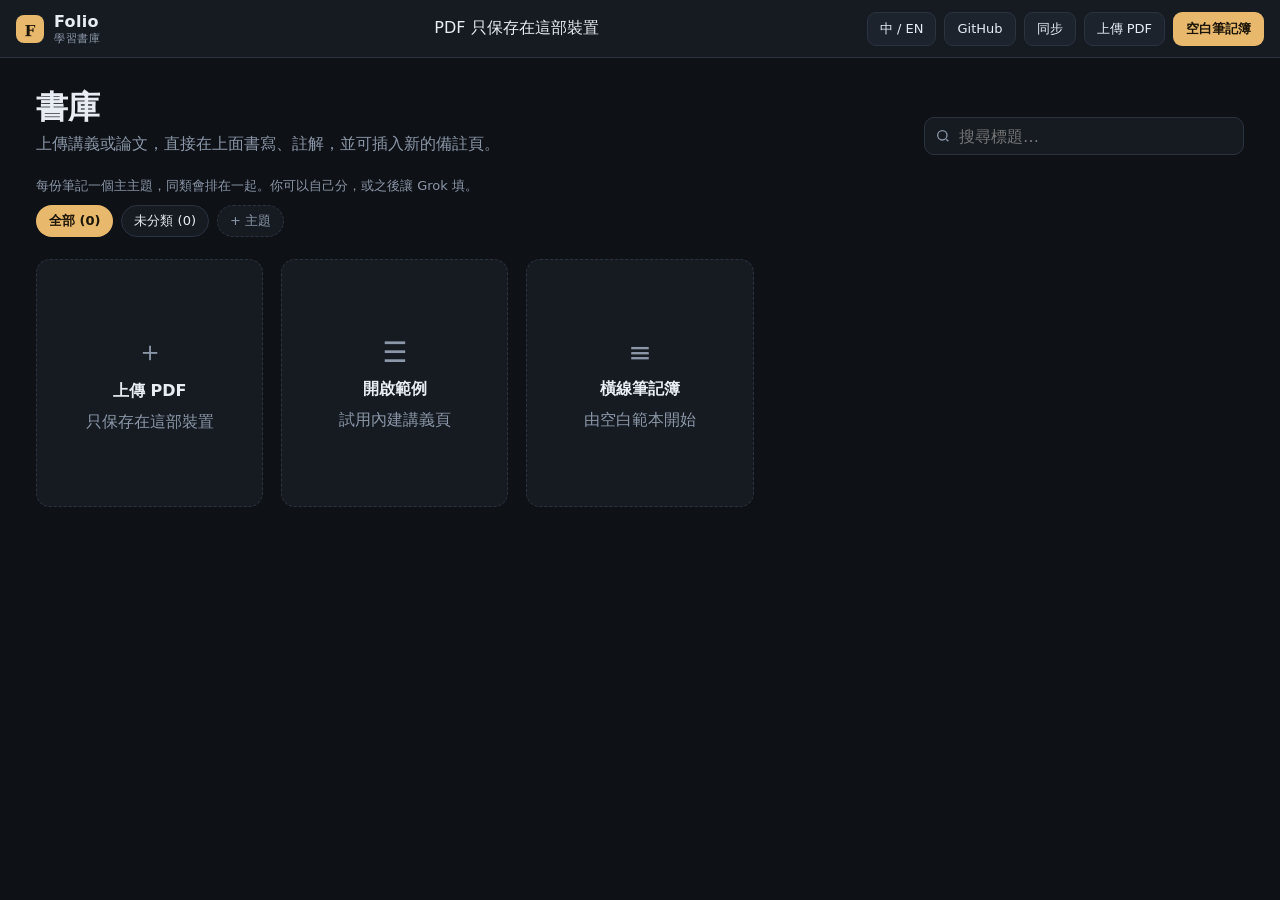
==== index.html @ 8222c0e9 "Initial upload of folio from zip (2026-09-28)" ====
<!DOCTYPE html>
<html lang="zh-Hant">
<head>
  <meta charset="UTF-8" />
  <meta name="viewport" content="width=device-width, initial-scale=1.0" />
  <meta name="theme-color" content="#161b22" />
  <title>Folio</title>
  <link rel="manifest" href="manifest.json" />
  <link rel="icon" href="icons/icon-32.png" />
  <link rel="apple-touch-icon" href="icons/icon-180.png" />
  <link rel="stylesheet" href="styles.css" />
</head>
<body>
  <div class="app">
    <header class="topbar">
      <div class="brand" id="brandHome" role="button" tabindex="0" title="Library / 書庫">
        <img class="brand-mark" src="icons/icon-192.png" alt="" />
        <div>
          Folio
          <small id="brandSub">Study library</small>
        </div>
      </div>
      <div class="doc-title" id="docTitle"></div>
      <div class="top-actions" id="libraryActions">
        <button class="btn" id="btnLang" title="Language">中 / EN</button>
        <button class="btn" id="btnGithub" data-i18n="github">GitHub</button>
        <button class="btn" id="btnSync" data-i18n="sync">Sync</button>
        <button class="btn" id="btnImport" data-i18n="upload">Upload PDF</button>
        <button class="btn primary" id="btnNewNotes" data-i18n="blank">Blank notebook</button>
      </div>
      <div class="top-actions hidden" id="readerActions">
        <button class="btn primary" id="btnAddPage" data-i18n="addPage">+ Page</button>
        <button class="btn danger" id="btnDeletePage" data-i18n="deletePage">Delete page</button>
        <button class="btn" id="btnSave" data-i18n="save">Save</button>
        <button class="btn" id="btnExport" data-i18n="download">Download PDF</button>
      </div>
    </header>

    <main class="library" id="libraryView">
      <div class="library-head">
        <div>
          <h1 data-i18n="library">Library</h1>
          <p data-i18n="libraryHint">Upload lecture slides or papers. Annotate them. Add extra pages for your own remarks.</p>
        </div>
        <input class="search" id="search" data-i18n-placeholder="search" placeholder="Search titles…" />
      </div>
      <div class="topic-bar" id="topicBar"></div>
      <div id="libraryBody"></div>
    </main>

    <section class="reader hidden" id="readerView">
      <aside class="tools" id="tools">
        <button class="icon-btn active" data-tool="pen" data-i18n-title="pen" title="Pen">
          <svg width="18" height="18" viewBox="0 0 24 24" fill="none" stroke="currentColor" stroke-width="2"><path d="M12 19l7-7 3 3-7 7-3-3z"/><path d="M18 13l-1.5-7.5L2 2l3.5 14.5L13 18l5-5z"/><path d="M2 2l7.586 7.586"/></svg>
        </button>
        <button class="icon-btn" data-tool="highlighter" data-i18n-title="highlighter" title="Highlighter">
          <svg width="18" height="18" viewBox="0 0 24 24" fill="none" stroke="currentColor" stroke-width="2"><path d="M9 11l-6 6v3h3l6-6"/><path d="M16 4l4 4-9 9H7v-4l9-9z"/></svg>
        </button>
        <button class="icon-btn" data-tool="text" data-i18n-title="text" title="Text on page">
          <svg width="18" height="18" viewBox="0 0 24 24" fill="none" stroke="currentColor" stroke-width="2"><path d="M4 7V4h16v3"/><path d="M12 4v16"/><path d="M8 20h8"/></svg>
        </button>
        <button class="icon-btn" data-tool="comment" data-i18n-title="comment" title="Sticky comment">
          <svg width="18" height="18" viewBox="0 0 24 24" fill="none" stroke="currentColor" stroke-width="2"><path d="M21 15a2 2 0 0 1-2 2H7l-4 4V5a2 2 0 0 1 2-2h14a2 2 0 0 1 2 2z"/></svg>
        </button>
        <button class="icon-btn" data-tool="eraser" data-i18n-title="eraser" title="Eraser">
          <svg width="18" height="18" viewBox="0 0 24 24" fill="none" stroke="currentColor" stroke-width="2"><path d="M3 16l9-9 6 6-9 9H3v-6z"/><path d="M16 7l3 3"/></svg>
        </button>
        <button class="icon-btn" data-tool="image" id="btnImageTool" data-i18n-title="image" title="Photo">
          <svg width="18" height="18" viewBox="0 0 24 24" fill="none" stroke="currentColor" stroke-width="2"><rect x="3" y="5" width="18" height="14" rx="2"/><circle cx="8.5" cy="10.5" r="1.5"/><path d="M21 16l-5-5-8 8"/></svg>
        </button>
        <div class="sep"></div>
        <button class="color-dot active" data-color="#1a1d24" style="background:#1a1d24" title="Ink"></button>
        <button class="color-dot" data-color="#c0392b" style="background:#c0392b" title="Red"></button>
        <button class="color-dot" data-color="#1e6f5c" style="background:#1e6f5c" title="Green"></button>
        <button class="color-dot" data-color="#1d4e89" style="background:#1d4e89" title="Blue"></button>
        <button class="color-dot" data-color="#f1c40f" style="background:#f1c40f" title="Yellow"></button>
        <div class="sep"></div>
        <button class="icon-btn" id="btnUndo" data-i18n-title="undo" title="Undo">
          <svg width="18" height="18" viewBox="0 0 24 24" fill="none" stroke="currentColor" stroke-width="2"><path d="M9 14l-4-4 4-4"/><path d="M5 10h11a4 4 0 0 1 0 8h-1"/></svg>
        </button>
      </aside>

      <div class="stage-wrap">
        <div class="stage-bar">
          <button class="icon-btn" id="zoomOut">−</button>
          <span id="zoomLabel">110%</span>
          <button class="icon-btn" id="zoomIn">+</button>
          <span class="dot">·</span>
          <button class="icon-btn" id="prevPage">‹</button>
          <span id="pageLabel">1 / 1</span>
          <button class="icon-btn" id="nextPage">›</button>
        </div>
        <div class="stage" id="stage">
          <div class="pages" id="pages"></div>
        </div>
      </div>

      <aside class="sidebar" id="sidebar">
        <div class="sidebar-resizer" id="sidebarResizer" title="Drag to resize"></div>
        <h2 data-i18n="pageMemos">Page memos</h2>
        <div class="remarks" id="pageMemos"></div>
        <h2 data-i18n="remarks">Remarks</h2>
        <div class="remarks" id="remarks"></div>
        <div class="remark-add">
          <textarea id="newRemark" data-i18n-placeholder="remarkPh" placeholder="Write a remark…"></textarea>
          <button class="btn primary wide" id="btnAddRemark" data-i18n="addRemark">Add remark</button>
        </div>
      </aside>
    </section>
  </div>

  <input class="file-input" id="fileInput" type="file" accept="application/pdf" multiple />
  <input class="file-input" id="imageInput" type="file" accept="image/*" />
  <div class="toast" id="toast"></div>

  <div class="modal-bg hidden" id="pageModal">
    <div class="modal">
      <h3 data-i18n="addPageTitle">Add a page after the current one</h3>
      <p class="modal-hint" data-i18n="addPageHint">Choose how you want to write on the new page.</p>
      <button class="choice" id="choicePdf">
        <strong data-i18n="choicePdf">PDF remark page</strong>
        <span data-i18n="choicePdfHint">Lined paper. Draw with the pen or drop photos.</span>
      </button>
      <button class="choice" id="choiceWord">
        <strong data-i18n="choiceWord">Word page</strong>
        <span data-i18n="choiceWordHint">Type directly, like Microsoft Word.</span>
      </button>
      <button class="btn wide" id="pageModalClose" data-i18n="cancel">Cancel</button>
    </div>
  </div>

  <div class="modal-bg hidden" id="ghModal">
    <div class="modal">
      <h3 data-i18n="ghTitle">GitHub library</h3>
      <p class="modal-hint" data-i18n="ghHint">Grok puts PDFs in this repo. This device pulls them into Folio.</p>
      <label class="field"><span>owner/repo</span><input id="ghRepo" placeholder="yourname/folio-library" /></label>
      <label class="field"><span>branch</span><input id="ghBranch" placeholder="main" /></label>
      <label class="field"><span data-i18n="ghToken">token (only if the repo is private)</span><input id="ghToken" type="password" placeholder="ghp_…" /></label>
      <button class="btn primary wide" id="ghSave" data-i18n="save">Save</button>
      <button class="btn wide" id="ghClose" data-i18n="cancel">Cancel</button>
    </div>
  </div>

  <script src="vendor/pdf.min.js"></script>
  <script src="vendor/pdf-lib.min.js"></script>
  <script src="app.js"></script>
</body>
</html>
---- styles.css ----
:root {
  --bg: #0e1116;
  --bg-elev: #161b22;
  --bg-soft: #1c232d;
  --line: #2a3340;
  --text: #e8edf4;
  --muted: #8b97a8;
  --faint: #5c6b7e;
  --accent: #e8b86d;
  --accent-dim: #c4923a;
  --accent-soft: rgba(232, 184, 109, 0.14);
  --good: #6fbf9a;
  --danger: #e07a6a;
  --paper: #f4efe6;
  --shadow: 0 18px 50px rgba(0, 0, 0, 0.38);
  --radius: 14px;
  --sidebar: 280px;
  --topbar: 58px;
}

* { box-sizing: border-box; margin: 0; padding: 0; }
html, body { height: 100%; }
body {
  font-family: "Segoe UI", "Noto Sans TC", "PingFang TC", "Microsoft JhengHei", system-ui, sans-serif;
  background: var(--bg);
  color: var(--text);
  overflow: hidden;
}

button, input, textarea, select { font: inherit; color: inherit; }
button { cursor: pointer; border: 0; background: none; }
img { max-width: 100%; display: block; }

.app { height: 100%; display: flex; flex-direction: column; }

.topbar {
  height: var(--topbar);
  display: flex;
  align-items: center;
  gap: 12px;
  padding: 0 16px;
  border-bottom: 1px solid var(--line);
  background: var(--bg-elev);
  flex-shrink: 0;
}
.brand {
  display: flex;
  align-items: center;
  gap: 10px;
  font-weight: 700;
  letter-spacing: 0.02em;
  min-width: 150px;
  cursor: pointer;
}
.brand-mark {
  width: 28px; height: 28px;
  border-radius: 8px;
}
.brand small {
  display: block;
  font-weight: 500;
  color: var(--muted);
  font-size: 11px;
  letter-spacing: 0.06em;
  text-transform: uppercase;
}
.doc-title {
  flex: 1;
  text-align: center;
  font-size: 16px;
  white-space: nowrap;
  overflow: hidden;
  text-overflow: ellipsis;
}
.top-actions { display: flex; gap: 8px; align-items: center; }

.btn {
  display: inline-flex; align-items: center; justify-content: center; gap: 7px;
  height: 34px; padding: 0 12px;
  border-radius: 9px;
  background: var(--bg-soft);
  border: 1px solid var(--line);
  color: var(--text);
  font-size: 13px;
  transition: 0.15s ease;
}
.btn:hover { border-color: #3d4b5c; background: #222b36; }
.btn.primary {
  background: var(--accent);
  border-color: transparent;
  color: #1a1408;
  font-weight: 650;
}
.btn.primary:hover { filter: brightness(1.06); }
.btn.danger:hover { color: var(--danger); border-color: #6a3a34; }
.btn.wide { width: 100%; margin-top: 8px; }
.btn:disabled { opacity: 0.45; cursor: not-allowed; }
.icon-btn {
  width: 34px; height: 34px; padding: 0;
  display: grid; place-items: center;
  border-radius: 9px;
  color: var(--muted);
}
.icon-btn:hover { background: var(--bg-soft); color: var(--text); }
.icon-btn.active {
  background: var(--accent-soft);
  color: var(--accent);
  outline: 1px solid rgba(232,184,109,0.35);
}

.library {
  flex: 1;
  overflow: auto;
  padding: 28px 36px 60px;
}
.library-head {
  display: flex; align-items: flex-end; justify-content: space-between;
  gap: 16px; margin-bottom: 22px;
}
.library-head h1 { font-size: 32px; font-weight: 650; }
.library-head p { color: var(--muted); margin-top: 4px; max-width: 520px; }
.search {
  height: 38px; width: min(320px, 40vw);
  padding: 0 12px 0 34px;
  border-radius: 10px;
  border: 1px solid var(--line);
  background: var(--bg-elev) url("data:image/svg+xml,%3Csvg xmlns='http://www.w3.org/2000/svg' width='16' height='16' fill='none' stroke='%238b97a8' stroke-width='2' viewBox='0 0 24 24'%3E%3Ccircle cx='11' cy='11' r='7'/%3E%3Cpath d='M20 20l-3-3'/%3E%3C/svg%3E") 10px 50% no-repeat;
  color: var(--text);
  outline: none;
}
.search:focus { border-color: var(--accent-dim); }

.topic-hint {
  color: var(--muted);
  font-size: 13px;
  margin: 0 0 10px;
  max-width: 720px;
}
.chips {
  display: flex; flex-wrap: wrap; gap: 8px;
  margin-bottom: 22px;
}
.chip {
  height: 32px; padding: 0 12px;
  border-radius: 999px;
  border: 1px solid var(--line);
  background: var(--bg-elev);
  color: var(--text);
  font-size: 13px;
}
.chip:hover { border-color: var(--accent-dim); }
.chip.active {
  background: var(--accent);
  color: #1a1408;
  border-color: transparent;
  font-weight: 650;
}
.chip.add { border-style: dashed; color: var(--muted); }
.chip.drop-aim, .topic-section.drop-aim {
  outline: 2px dashed var(--accent);
  outline-offset: 3px;
  background: var(--accent-soft);
}
.topic-section { margin-bottom: 28px; }
.topic-section h2 {
  font-size: 16px;
  font-weight: 650;
  margin: 0 0 12px;
  display: flex; align-items: baseline; gap: 8px;
}
.topic-section h2 small { color: var(--muted); font-weight: 500; font-size: 12px; }
.topic-pill {
  display: inline-block;
  margin-bottom: 6px;
  padding: 2px 8px;
  border-radius: 999px;
  border: 1px solid var(--line);
  background: var(--bg);
  color: var(--accent);
  font-size: 11px;
  max-width: 100%;
  overflow: hidden;
  text-overflow: ellipsis;
  white-space: nowrap;
}
.topic-pill:hover { border-color: var(--accent-dim); }
.tools-row { margin-bottom: 28px; }

.grid {
  display: grid;
  grid-template-columns: repeat(auto-fill, minmax(210px, 1fr));
  gap: 18px;
}
.card, .upload-card, .hint-card {
  background: var(--bg-elev);
  border: 1px solid var(--line);
  border-radius: var(--radius);
  overflow: hidden;
  transition: 0.18s ease;
}
.card:hover { transform: translateY(-2px); border-color: #3d4b5c; box-shadow: var(--shadow); }
.thumb {
  height: 160px;
  background: #0a0c10;
  display: grid; place-items: center;
  overflow: hidden;
  cursor: pointer;
}
.thumb img { width: 100%; height: 100%; object-fit: cover; object-position: top; }
.thumb .placeholder {
  color: var(--faint);
  font-size: 42px;
}
.card-body { padding: 12px 14px 14px; }
.card-body h3 {
  font-size: 14px; font-weight: 650;
  white-space: nowrap; overflow: hidden; text-overflow: ellipsis;
}
.card-meta { color: var(--muted); font-size: 12px; margin-top: 4px; display: flex; justify-content: space-between; gap: 8px; }
.card-actions { display: flex; gap: 6px; margin-top: 10px; }
.card-actions .btn { height: 30px; font-size: 12px; flex: 1; }

.upload-card, .hint-card {
  min-height: 248px;
  display: flex; flex-direction: column; align-items: center; justify-content: center;
  gap: 10px; cursor: pointer;
  border-style: dashed;
  color: var(--muted);
  text-align: center;
  padding: 16px;
}
.upload-card:hover, .hint-card:hover {
  border-color: var(--accent-dim); color: var(--accent); background: var(--accent-soft);
}
.upload-card strong, .hint-card strong { color: var(--text); font-weight: 650; }

.empty { grid-column: 1 / -1; text-align: center; color: var(--muted); padding: 40px 0; }

.reader { flex: 1; display: flex; min-height: 0; }
.tools {
  width: 64px;
  border-right: 1px solid var(--line);
  background: var(--bg-elev);
  display: flex; flex-direction: column; align-items: center;
  padding: 10px 8px; gap: 6px;
  flex-shrink: 0;
}
.tools .sep { width: 28px; height: 1px; background: var(--line); margin: 6px 0; }
.color-dot {
  width: 22px; height: 22px; border-radius: 50%;
  border: 2px solid transparent;
  outline: 1px solid var(--line);
}
.color-dot.active { outline: 2px solid var(--accent); }

.stage-wrap {
  flex: 1; min-width: 0;
  display: flex; flex-direction: column;
  background:
    radial-gradient(1200px 500px at 50% -10%, rgba(232,184,109,0.06), transparent 50%),
    #0b0d11;
}
.stage-bar {
  height: 42px;
  display: flex; align-items: center; justify-content: center;
  gap: 10px;
  border-bottom: 1px solid var(--line);
  background: rgba(22,27,34,0.85);
  font-size: 13px; color: var(--muted);
}
.stage-bar .dot { opacity: 0.4; }
.stage { flex: 1; overflow: auto; padding: 28px 0 80px; }
.pages { display: flex; flex-direction: column; align-items: center; gap: 22px; }
.page-wrap {
  position: relative;
  box-shadow: 0 12px 40px rgba(0,0,0,0.45);
  background: var(--paper);
}
.page-wrap canvas.page { display: block; }
.page-wrap canvas.overlay {
  position: absolute; inset: 0;
  width: 100%; height: 100%;
  cursor: crosshair;
}
.page-label {
  position: absolute; left: 8px; bottom: 6px;
  font-size: 11px; color: #6b6256;
  pointer-events: none;
}
.page-wrap.note-page { outline: 2px dashed rgba(196,146,58,0.45); outline-offset: 3px; }

.sidebar {
  width: var(--sidebar);
  min-width: 160px;
  max-width: 70vw;
  border-left: 1px solid var(--line);
  background: var(--bg-elev);
  display: flex; flex-direction: column;
  flex-shrink: 0;
  position: relative;
}
.sidebar-resizer {
  position: absolute;
  left: -4px; top: 0; bottom: 0;
  width: 8px;
  cursor: ew-resize;
  z-index: 8;
}
.sidebar-resizer:hover,
.sidebar-resizer.dragging {
  background: var(--accent);
}
.sidebar h2 {
  font-size: 12px; letter-spacing: 0.08em; text-transform: uppercase;
  color: var(--muted); padding: 14px 14px 8px; font-weight: 650;
}
.remarks {
  flex: 1; overflow: auto; padding: 0 12px 12px;
  display: flex; flex-direction: column; gap: 8px;
}
.remark {
  background: var(--bg-soft);
  border: 1px solid var(--line);
  border-radius: 10px;
  padding: 10px;
}
.remark .meta { font-size: 11px; color: var(--faint); margin-bottom: 6px; display: flex; justify-content: space-between; }
.remark textarea {
  width: 100%; min-height: 64px; resize: vertical;
  background: transparent; border: 0; outline: none;
  color: var(--text); line-height: 1.45;
}
.remark-add { margin: 0 12px 14px; }
.remark-add textarea {
  width: 100%; min-height: 72px;
  background: var(--bg);
  border: 1px solid var(--line);
  border-radius: 10px;
  padding: 10px;
  outline: none; resize: vertical;
}
.remark-add textarea:focus { border-color: var(--accent-dim); }
.field { display: block; margin: 0 0 10px; }
.field span { display: block; font-size: 12px; color: var(--muted); margin-bottom: 4px; }
.field input {
  width: 100%; height: 36px; padding: 0 10px;
  border-radius: 8px; border: 1px solid var(--line);
  background: var(--bg); color: var(--text); outline: none;
}
.field input:focus { border-color: var(--accent-dim); }

.text-pop {
  position: absolute;
  z-index: 20;
  background: #fff8ea;
  color: #1a1408;
  border: 1px solid #e0c48a;
  border-radius: 8px;
  padding: 6px 8px;
  min-width: 160px;
  box-shadow: var(--shadow);
}
.text-pop textarea {
  width: 220px; min-height: 56px;
  border: 0; outline: none; background: transparent;
  color: #1a1408; resize: vertical;
}

.toast {
  position: fixed; bottom: 18px; left: 50%;
  transform: translateX(-50%) translateY(20px);
  background: #222b36; color: var(--text);
  border: 1px solid var(--line);
  padding: 10px 14px; border-radius: 10px;
  opacity: 0; pointer-events: none;
  transition: 0.25s ease; z-index: 50;
}
.toast.show { opacity: 1; transform: translateX(-50%) translateY(0); }

.hidden { display: none !important; }
.file-input { display: none; }

.modal-bg {
  position: fixed; inset: 0;
  background: rgba(0,0,0,0.55);
  display: grid; place-items: center;
  z-index: 80;
}
.modal {
  width: min(440px, calc(100vw - 32px));
  background: var(--bg-elev);
  border: 1px solid var(--line);
  border-radius: 16px;
  padding: 20px;
  box-shadow: var(--shadow);
}
.modal h3 { font-size: 18px; margin-bottom: 6px; }
.modal-hint { color: var(--muted); font-size: 13px; margin-bottom: 14px; }
.choice {
  display: block; width: 100%;
  text-align: left;
  background: var(--bg-soft);
  border: 1px solid var(--line);
  border-radius: 12px;
  padding: 12px 14px;
  margin-bottom: 10px;
}
.choice:hover { border-color: var(--accent-dim); background: var(--accent-soft); }
.choice strong { display: block; margin-bottom: 4px; }
.choice span { color: var(--muted); font-size: 13px; }

.word-page { background: #fff; }
.word-sheet {
  width: 100%; height: 100%;
  background: #fff;
  color: #1a1d24;
  display: flex; flex-direction: column;
}
.word-head {
  padding: 10px 18px 8px;
  font-size: 12px;
  color: #8a7a5a;
  border-bottom: 1px solid #eadfcb;
  background: #fbf6ec;
  display: flex;
  align-items: center;
  justify-content: space-between;
  gap: 8px;
}
.word-head .btn { height: 26px; font-size: 12px; padding: 0 8px; }
.word-editor {
  flex: 1;
  padding: 22px 28px 40px;
  outline: none;
  font-size: 16px;
  line-height: 1.7;
  overflow: auto;
  font-family: "Calibri", "Noto Sans TC", "Microsoft JhengHei", sans-serif;
  white-space: pre-wrap;
}
.word-editor:empty:before {
  content: attr(data-placeholder);
  color: #b3aa9a;
}

.text-box {
  position: absolute;
  z-index: 6;
  min-width: 140px;
  max-width: 240px;
  padding: 8px 10px;
  border-radius: 8px;
  box-shadow: 0 6px 16px rgba(0,0,0,0.18);
  cursor: pointer;
  color: #1a1408;
  font-size: 13px;
  line-height: 1.4;
  white-space: pre-wrap;
  word-break: break-word;
  background: rgba(255,255,255,0.92);
  border: 1px dashed #8b97a8;
}
.sticky-card {
  position: absolute;
  z-index: 7;
  width: 28px;
  height: 28px;
  cursor: pointer;
}
.sticky-pin {
  width: 28px; height: 28px;
  border-radius: 8px 8px 8px 2px;
  background: #f4c430;
  border: 1px solid #c4923a;
  box-shadow: 0 2px 8px rgba(0,0,0,0.22);
  display: grid; place-items: center;
  color: #1a1408;
  font-size: 14px;
}
.sticky-body {
  display: none;
  position: absolute;
  left: 34px; top: 0;
  min-width: 180px;
  max-width: 260px;
  padding: 8px 10px;
  background: #ffe9a8;
  color: #1a1408;
  border: 1px solid #d4b25a;
  border-radius: 8px;
  box-shadow: 0 8px 20px rgba(0,0,0,0.22);
  font-size: 13px;
  line-height: 1.4;
  white-space: pre-wrap;
  word-break: break-word;
}
.sticky-card:hover .sticky-body,
.sticky-card.open .sticky-body,
.sticky-card.editing .sticky-body {
  display: block;
}
.sticky-card.editing, .text-box.editing { z-index: 14; }
.text-box.editing { outline: 2px solid var(--accent-dim); }
.sticky-card textarea, .text-box textarea {
  width: 100%; min-height: 72px;
  border: 0; outline: none; background: transparent;
  color: #1a1408; resize: vertical; font: inherit;
}
.item-del {
  position: absolute;
  top: -8px; right: -8px;
  width: 18px; height: 18px;
  border-radius: 50%;
  background: #c0392b;
  color: #fff;
  font-size: 12px;
  line-height: 18px;
  text-align: center;
  display: none;
  z-index: 15;
  cursor: pointer;
  box-shadow: 0 2px 6px rgba(0,0,0,0.25);
}
.sticky-card:hover .item-del,
.sticky-card.open .item-del,
.sticky-card.editing .item-del,
.text-box:hover .item-del,
.text-box.editing .item-del,
.photo-box:hover .item-del,
.photo-box.selected .item-del {
  display: block;
}
.sticky-body { position: relative; }
.sticky-body .item-del { top: 4px; right: 4px; }

.photo-box {
  position: absolute;
  z-index: 5;
  border: 2px solid transparent;
  box-shadow: 0 8px 20px rgba(0,0,0,0.2);
  overflow: visible;
  background: #fff;
}
.photo-box img { width: 100%; height: 100%; object-fit: contain; pointer-events: none; }
.photo-box.selected { border-color: var(--accent); }
.photo-box .grip {
  position: absolute; right: 0; bottom: 0;
  width: 14px; height: 14px;
  background: var(--accent);
  cursor: nwse-resize;
}

.memo-item {
  background: var(--bg-soft);
  border: 1px solid var(--line);
  border-radius: 10px;
  padding: 8px 10px;
  cursor: pointer;
}
.memo-item .meta { font-size: 11px; color: var(--faint); margin-bottom: 4px; }
.memo-item p { font-size: 13px; line-height: 1.4; white-space: pre-wrap; }

@media (max-width: 860px) {
  .sidebar { display: none; }
  .sidebar-resizer { display: none; }
  .library { padding: 18px; }
  .library-head { flex-direction: column; align-items: stretch; }
  .search { width: 100%; }
}
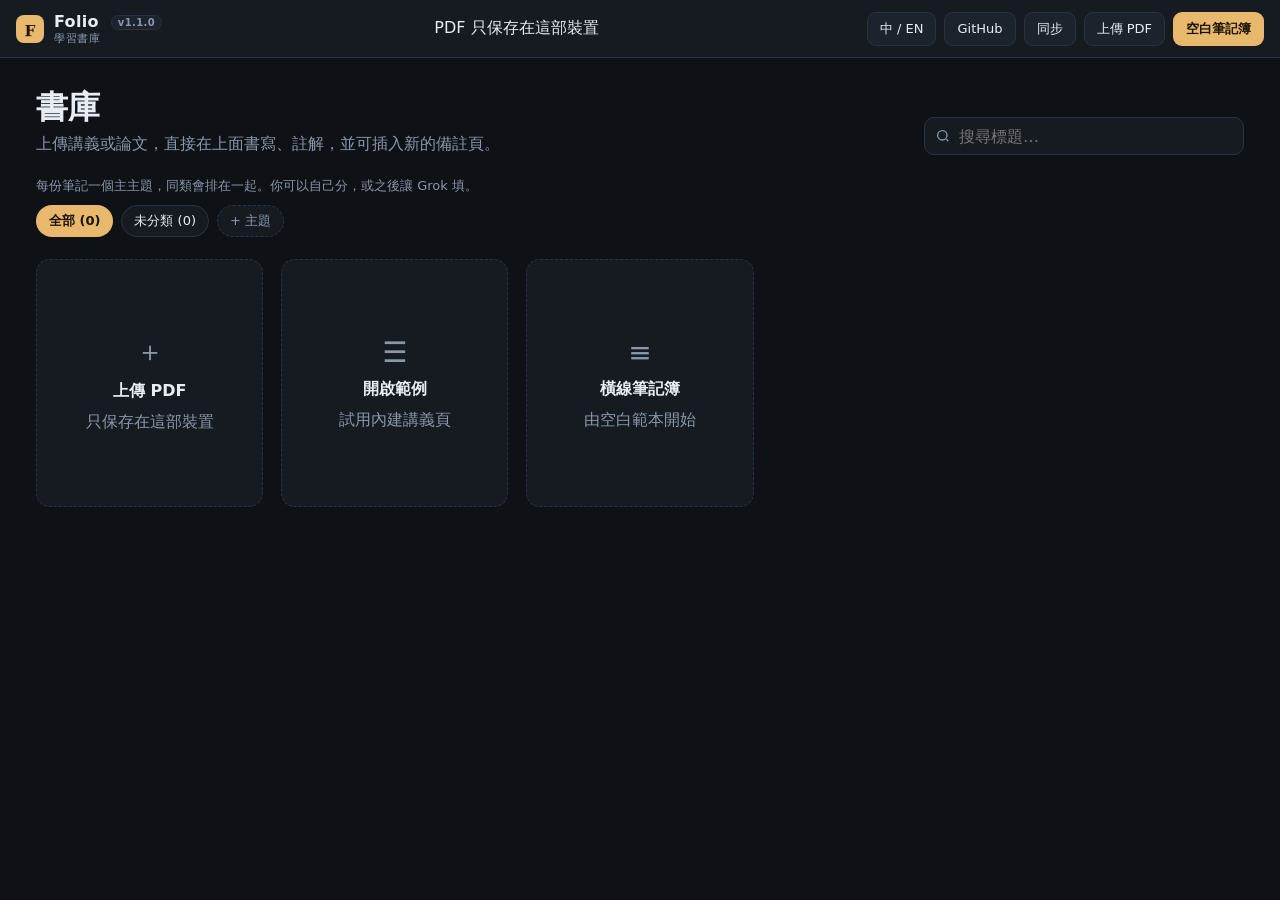
==== commit b71fed87: "Update folio from help-update zip (2026-09-28)" ====
--- a/index.html
+++ b/index.html
@@ -2,7 +2,7 @@
 <html lang="zh-Hant">
 <head>
   <meta charset="UTF-8" />
-  <meta name="viewport" content="width=device-width, initial-scale=1.0" />
+  <meta name="viewport" content="width=device-width, initial-scale=1, maximum-scale=1, user-scalable=no, viewport-fit=cover" />
   <meta name="theme-color" content="#161b22" />
   <title>Folio</title>
   <link rel="manifest" href="manifest.json" />
@@ -16,7 +16,7 @@
       <div class="brand" id="brandHome" role="button" tabindex="0" title="Library / 書庫">
         <img class="brand-mark" src="icons/icon-192.png" alt="" />
         <div>
-          Folio
+          Folio <span class="app-ver" id="appVersion">v1.1.0</span>
           <small id="brandSub">Study library</small>
         </div>
       </div>
--- a/styles.css
+++ b/styles.css
@@ -25,6 +25,10 @@
   background: var(--bg);
   color: var(--text);
   overflow: hidden;
+  overscroll-behavior: none;
+}
+body.pen-lock {
+  touch-action: none;
 }
 
 button, input, textarea, select { font: inherit; color: inherit; }
@@ -64,6 +68,19 @@
   letter-spacing: 0.06em;
   text-transform: uppercase;
 }
+.app-ver {
+  display: inline-block;
+  margin-left: 6px;
+  padding: 1px 6px;
+  border-radius: 999px;
+  border: 1px solid var(--line);
+  background: var(--bg-soft);
+  color: var(--muted);
+  font-size: 10px;
+  font-weight: 650;
+  letter-spacing: 0.04em;
+  vertical-align: middle;
+}
 .doc-title {
   flex: 1;
   text-align: center;
@@ -256,6 +273,7 @@
 .stage-wrap {
   flex: 1; min-width: 0;
   display: flex; flex-direction: column;
+  touch-action: none;
   background:
     radial-gradient(1200px 500px at 50% -10%, rgba(232,184,109,0.06), transparent 50%),
     #0b0d11;
@@ -269,18 +287,46 @@
   font-size: 13px; color: var(--muted);
 }
 .stage-bar .dot { opacity: 0.4; }
-.stage { flex: 1; overflow: auto; padding: 28px 0 80px; }
-.pages { display: flex; flex-direction: column; align-items: center; gap: 22px; }
+.stage {
+  flex: 1;
+  overflow: auto;
+  padding: 28px 20px 80px;
+  touch-action: none;
+  overscroll-behavior: none;
+  -webkit-overflow-scrolling: auto;
+}
+.stage.pen-lock,
+.stage.pinching {
+  touch-action: none;
+}
+.pages {
+  display: flex;
+  flex-direction: column;
+  align-items: center;
+  gap: 22px;
+  width: max-content;
+  margin: 0 auto;
+}
 .page-wrap {
   position: relative;
   box-shadow: 0 12px 40px rgba(0,0,0,0.45);
   background: var(--paper);
-}
-.page-wrap canvas.page { display: block; }
+  touch-action: none;
+}
+.page-wrap canvas.page {
+  display: block;
+  touch-action: none;
+  pointer-events: none;
+}
 .page-wrap canvas.overlay {
   position: absolute; inset: 0;
   width: 100%; height: 100%;
   cursor: crosshair;
+  touch-action: none;
+}
+.stage[data-tool="text"] .page-wrap canvas.overlay,
+.stage[data-tool="comment"] .page-wrap canvas.overlay {
+  cursor: text;
 }
 .page-label {
   position: absolute; left: 8px; bottom: 6px;
@@ -437,6 +483,7 @@
   overflow: auto;
   font-family: "Calibri", "Noto Sans TC", "Microsoft JhengHei", sans-serif;
   white-space: pre-wrap;
+  touch-action: auto;
 }
 .word-editor:empty:before {
   content: attr(data-placeholder);
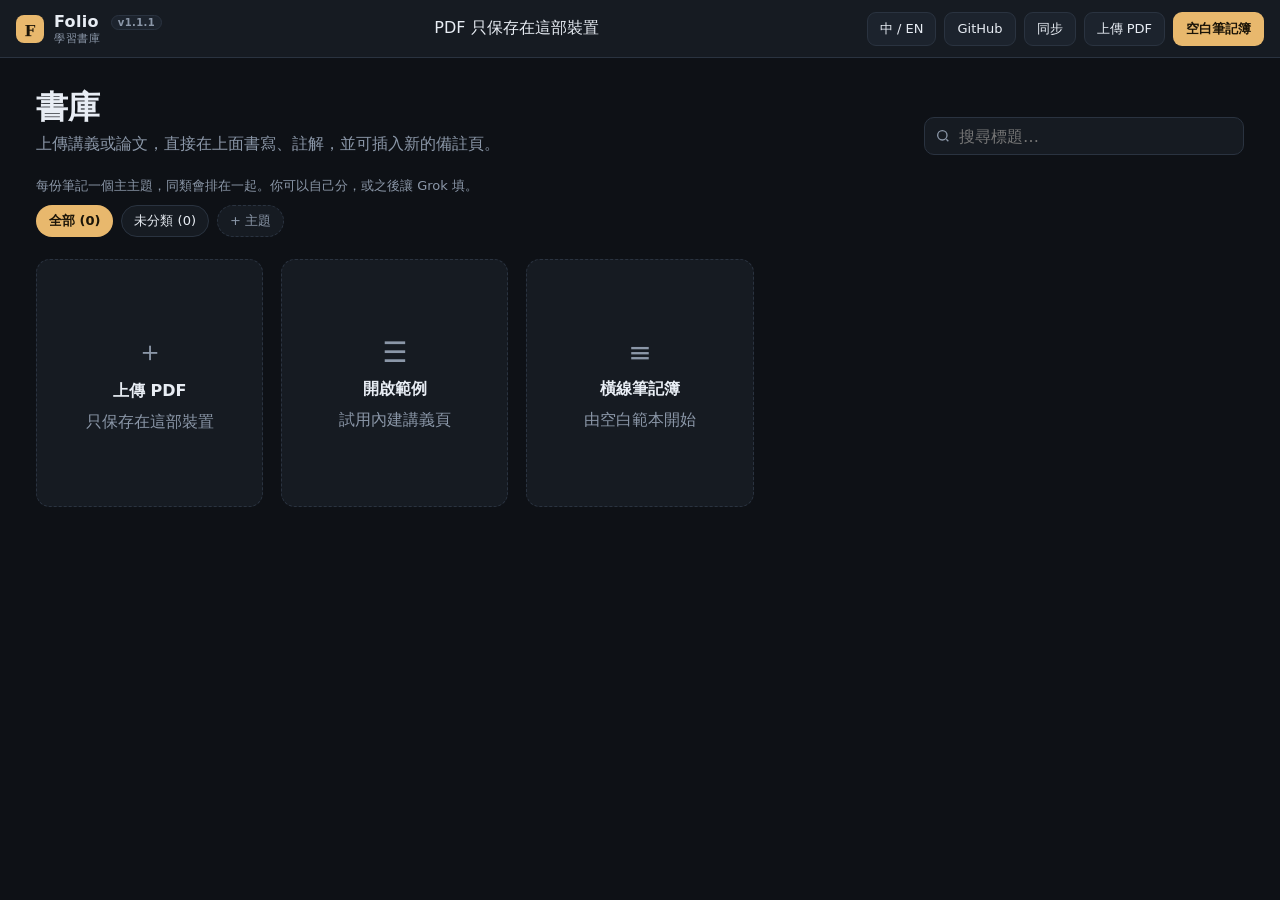
==== commit 708ef237: "Update folio from help-update zip (2026-09-28)" ====
--- a/index.html
+++ b/index.html
@@ -16,7 +16,7 @@
       <div class="brand" id="brandHome" role="button" tabindex="0" title="Library / 書庫">
         <img class="brand-mark" src="icons/icon-192.png" alt="" />
         <div>
-          Folio <span class="app-ver" id="appVersion">v1.1.0</span>
+          Folio <span class="app-ver" id="appVersion">v1.1.1</span>
           <small id="brandSub">Study library</small>
         </div>
       </div>
--- a/styles.css
+++ b/styles.css
@@ -307,6 +307,9 @@
   width: max-content;
   margin: 0 auto;
 }
+.stage.pinching .pages {
+  will-change: transform;
+}
 .page-wrap {
   position: relative;
   box-shadow: 0 12px 40px rgba(0,0,0,0.45);
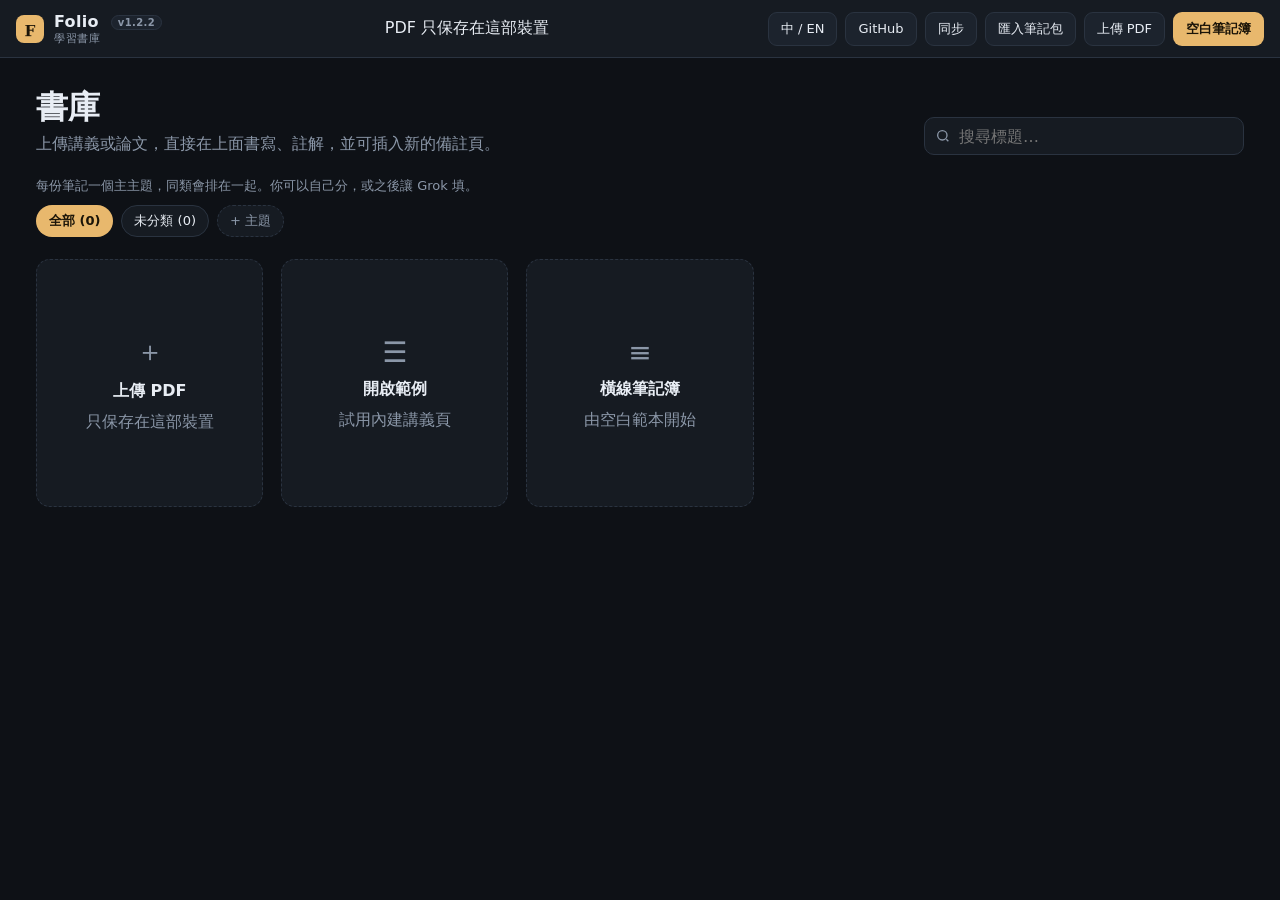
==== commit 3f7d8d12: "Update folio from help-update zip (2026-09-28)" ====
--- a/index.html
+++ b/index.html
@@ -16,7 +16,7 @@
       <div class="brand" id="brandHome" role="button" tabindex="0" title="Library / 書庫">
         <img class="brand-mark" src="icons/icon-192.png" alt="" />
         <div>
-          Folio <span class="app-ver" id="appVersion">v1.1.1</span>
+          Folio <span class="app-ver" id="appVersion">v1.2.2</span>
           <small id="brandSub">Study library</small>
         </div>
       </div>
@@ -25,6 +25,7 @@
         <button class="btn" id="btnLang" title="Language">中 / EN</button>
         <button class="btn" id="btnGithub" data-i18n="github">GitHub</button>
         <button class="btn" id="btnSync" data-i18n="sync">Sync</button>
+        <button class="btn" id="btnImportPack" data-i18n="packImport">Import pack</button>
         <button class="btn" id="btnImport" data-i18n="upload">Upload PDF</button>
         <button class="btn primary" id="btnNewNotes" data-i18n="blank">Blank notebook</button>
       </div>
@@ -32,6 +33,8 @@
         <button class="btn primary" id="btnAddPage" data-i18n="addPage">+ Page</button>
         <button class="btn danger" id="btnDeletePage" data-i18n="deletePage">Delete page</button>
         <button class="btn" id="btnSave" data-i18n="save">Save</button>
+        <button class="btn" id="btnSyncReader" data-i18n="sync">Sync</button>
+        <button class="btn" id="btnPack" data-i18n="packSend">Send</button>
         <button class="btn" id="btnExport" data-i18n="download">Download PDF</button>
       </div>
     </header>
@@ -110,6 +113,7 @@
   </div>
 
   <input class="file-input" id="fileInput" type="file" accept="application/pdf" multiple />
+  <input class="file-input" id="packInput" type="file" accept=".folio,application/json" />
   <input class="file-input" id="imageInput" type="file" accept="image/*" />
   <div class="toast" id="toast"></div>
 
@@ -132,7 +136,7 @@
   <div class="modal-bg hidden" id="ghModal">
     <div class="modal">
       <h3 data-i18n="ghTitle">GitHub library</h3>
-      <p class="modal-hint" data-i18n="ghHint">Grok puts PDFs in this repo. This device pulls them into Folio.</p>
+      <p class="modal-hint" data-i18n="ghHint">Same GitHub account + repo on every device. Save uploads notes. Sync downloads them.</p>
       <label class="field"><span>owner/repo</span><input id="ghRepo" placeholder="yourname/folio-library" /></label>
       <label class="field"><span>branch</span><input id="ghBranch" placeholder="main" /></label>
       <label class="field"><span data-i18n="ghToken">token (only if the repo is private)</span><input id="ghToken" type="password" placeholder="ghp_…" /></label>
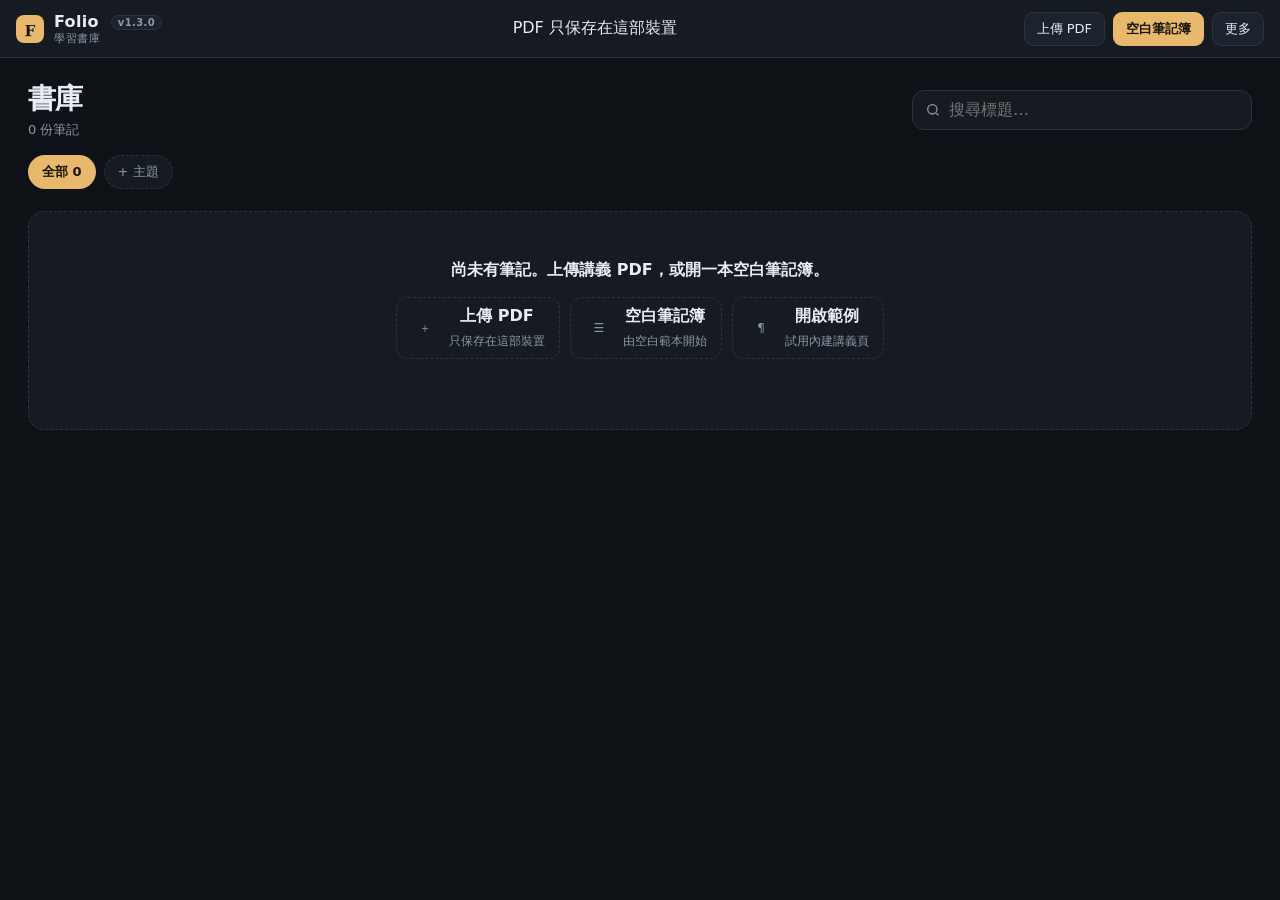
==== commit 07a3f17d: "Update folio from help-update zip (2026-09-28)" ====
--- a/index.html
+++ b/index.html
@@ -16,18 +16,23 @@
       <div class="brand" id="brandHome" role="button" tabindex="0" title="Library / 書庫">
         <img class="brand-mark" src="icons/icon-192.png" alt="" />
         <div>
-          Folio <span class="app-ver" id="appVersion">v1.2.2</span>
+          Folio <span class="app-ver" id="appVersion">v1.3.0</span>
           <small id="brandSub">Study library</small>
         </div>
       </div>
       <div class="doc-title" id="docTitle"></div>
       <div class="top-actions" id="libraryActions">
-        <button class="btn" id="btnLang" title="Language">中 / EN</button>
-        <button class="btn" id="btnGithub" data-i18n="github">GitHub</button>
-        <button class="btn" id="btnSync" data-i18n="sync">Sync</button>
-        <button class="btn" id="btnImportPack" data-i18n="packImport">Import pack</button>
         <button class="btn" id="btnImport" data-i18n="upload">Upload PDF</button>
         <button class="btn primary" id="btnNewNotes" data-i18n="blank">Blank notebook</button>
+        <div class="menu-wrap" id="libMoreWrap">
+          <button class="btn" id="btnLibMore" data-i18n="more">More</button>
+          <div class="menu hidden" id="libMoreMenu">
+            <button type="button" id="btnSync" data-i18n="sync">Sync</button>
+            <button type="button" id="btnImportPack" data-i18n="packImport">Import pack</button>
+            <button type="button" id="btnGithub" data-i18n="github">GitHub</button>
+            <button type="button" id="btnLang" title="Language">中 / EN</button>
+          </div>
+        </div>
       </div>
       <div class="top-actions hidden" id="readerActions">
         <button class="btn primary" id="btnAddPage" data-i18n="addPage">+ Page</button>
@@ -43,7 +48,7 @@
       <div class="library-head">
         <div>
           <h1 data-i18n="library">Library</h1>
-          <p data-i18n="libraryHint">Upload lecture slides or papers. Annotate them. Add extra pages for your own remarks.</p>
+          <p id="libraryCount" class="lib-count"></p>
         </div>
         <input class="search" id="search" data-i18n-placeholder="search" placeholder="Search titles…" />
       </div>
--- a/styles.css
+++ b/styles.css
@@ -89,7 +89,29 @@
   overflow: hidden;
   text-overflow: ellipsis;
 }
-.top-actions { display: flex; gap: 8px; align-items: center; }
+.top-actions { display: flex; gap: 8px; align-items: center; flex-wrap: wrap; justify-content: flex-end; }
+.menu-wrap { position: relative; }
+.menu {
+  position: absolute;
+  right: 0; top: calc(100% + 6px);
+  min-width: 180px;
+  background: var(--bg-elev);
+  border: 1px solid var(--line);
+  border-radius: 12px;
+  box-shadow: var(--shadow);
+  padding: 6px;
+  z-index: 40;
+}
+.menu button {
+  display: block;
+  width: 100%;
+  text-align: left;
+  padding: 9px 10px;
+  border-radius: 8px;
+  font-size: 13px;
+  color: var(--text);
+}
+.menu button:hover { background: var(--bg-soft); }
 
 .btn {
   display: inline-flex; align-items: center; justify-content: center; gap: 7px;
@@ -128,42 +150,43 @@
 .library {
   flex: 1;
   overflow: auto;
-  padding: 28px 36px 60px;
+  padding: 22px 28px 72px;
 }
 .library-head {
-  display: flex; align-items: flex-end; justify-content: space-between;
-  gap: 16px; margin-bottom: 22px;
-}
-.library-head h1 { font-size: 32px; font-weight: 650; }
-.library-head p { color: var(--muted); margin-top: 4px; max-width: 520px; }
+  display: flex; align-items: center; justify-content: space-between;
+  gap: 16px; margin-bottom: 16px;
+}
+.library-head h1 { font-size: 28px; font-weight: 650; letter-spacing: -0.02em; }
+.lib-count { color: var(--muted); margin-top: 3px; font-size: 13px; }
 .search {
-  height: 38px; width: min(320px, 40vw);
-  padding: 0 12px 0 34px;
-  border-radius: 10px;
-  border: 1px solid var(--line);
-  background: var(--bg-elev) url("data:image/svg+xml,%3Csvg xmlns='http://www.w3.org/2000/svg' width='16' height='16' fill='none' stroke='%238b97a8' stroke-width='2' viewBox='0 0 24 24'%3E%3Ccircle cx='11' cy='11' r='7'/%3E%3Cpath d='M20 20l-3-3'/%3E%3C/svg%3E") 10px 50% no-repeat;
+  height: 40px; width: min(340px, 100%);
+  padding: 0 12px 0 36px;
+  border-radius: 12px;
+  border: 1px solid var(--line);
+  background: var(--bg-elev) url("data:image/svg+xml,%3Csvg xmlns='http://www.w3.org/2000/svg' width='16' height='16' fill='none' stroke='%238b97a8' stroke-width='2' viewBox='0 0 24 24'%3E%3Ccircle cx='11' cy='11' r='7'/%3E%3Cpath d='M20 20l-3-3'/%3E%3C/svg%3E") 12px 50% no-repeat;
   color: var(--text);
   outline: none;
 }
 .search:focus { border-color: var(--accent-dim); }
 
-.topic-hint {
-  color: var(--muted);
-  font-size: 13px;
-  margin: 0 0 10px;
-  max-width: 720px;
-}
+.topic-bar { margin-bottom: 8px; }
 .chips {
-  display: flex; flex-wrap: wrap; gap: 8px;
-  margin-bottom: 22px;
-}
+  display: flex; flex-wrap: nowrap; gap: 8px;
+  margin-bottom: 18px;
+  overflow-x: auto;
+  padding-bottom: 4px;
+  scrollbar-width: none;
+}
+.chips::-webkit-scrollbar { display: none; }
 .chip {
-  height: 32px; padding: 0 12px;
+  height: 34px; padding: 0 13px;
   border-radius: 999px;
   border: 1px solid var(--line);
   background: var(--bg-elev);
   color: var(--text);
   font-size: 13px;
+  white-space: nowrap;
+  flex-shrink: 0;
 }
 .chip:hover { border-color: var(--accent-dim); }
 .chip.active {
@@ -180,7 +203,7 @@
 }
 .topic-section { margin-bottom: 28px; }
 .topic-section h2 {
-  font-size: 16px;
+  font-size: 15px;
   font-weight: 650;
   margin: 0 0 12px;
   display: flex; align-items: baseline; gap: 8px;
@@ -195,33 +218,54 @@
   background: var(--bg);
   color: var(--accent);
   font-size: 11px;
-  max-width: 100%;
+  max-width: calc(100% - 36px);
   overflow: hidden;
   text-overflow: ellipsis;
   white-space: nowrap;
 }
 .topic-pill:hover { border-color: var(--accent-dim); }
-.tools-row { margin-bottom: 28px; }
+
+.quick-row {
+  display: flex;
+  flex-wrap: wrap;
+  gap: 10px;
+  margin-bottom: 22px;
+}
+.quick-card {
+  display: flex; align-items: center; gap: 10px;
+  min-height: 52px;
+  padding: 8px 14px;
+  background: var(--bg-elev);
+  border: 1px dashed var(--line);
+  border-radius: 12px;
+  color: var(--muted);
+  cursor: pointer;
+}
+.quick-card strong { color: var(--text); font-size: 13px; font-weight: 650; display: block; }
+.quick-card span { font-size: 12px; }
+.quick-card:hover { border-color: var(--accent-dim); background: var(--accent-soft); color: var(--accent); }
+.quick-ico { font-size: 18px; width: 28px; text-align: center; }
 
 .grid {
   display: grid;
-  grid-template-columns: repeat(auto-fill, minmax(210px, 1fr));
-  gap: 18px;
-}
-.card, .upload-card, .hint-card {
+  grid-template-columns: repeat(auto-fill, minmax(196px, 1fr));
+  gap: 16px;
+}
+.card {
   background: var(--bg-elev);
   border: 1px solid var(--line);
   border-radius: var(--radius);
   overflow: hidden;
   transition: 0.18s ease;
+  cursor: pointer;
+  position: relative;
 }
 .card:hover { transform: translateY(-2px); border-color: #3d4b5c; box-shadow: var(--shadow); }
 .thumb {
-  height: 160px;
+  height: 168px;
   background: #0a0c10;
   display: grid; place-items: center;
   overflow: hidden;
-  cursor: pointer;
 }
 .thumb img { width: 100%; height: 100%; object-fit: cover; object-position: top; }
 .thumb .placeholder {
@@ -234,24 +278,59 @@
   white-space: nowrap; overflow: hidden; text-overflow: ellipsis;
 }
 .card-meta { color: var(--muted); font-size: 12px; margin-top: 4px; display: flex; justify-content: space-between; gap: 8px; }
-.card-actions { display: flex; gap: 6px; margin-top: 10px; }
-.card-actions .btn { height: 30px; font-size: 12px; flex: 1; }
-
-.upload-card, .hint-card {
-  min-height: 248px;
-  display: flex; flex-direction: column; align-items: center; justify-content: center;
-  gap: 10px; cursor: pointer;
-  border-style: dashed;
+.card-more {
+  position: absolute;
+  top: 8px; right: 8px;
+  width: 30px; height: 30px;
+  border-radius: 8px;
+  background: rgba(14,17,22,0.72);
+  color: #fff;
+  font-size: 16px;
+  line-height: 30px;
+  text-align: center;
+  z-index: 3;
+}
+.card-more:hover { background: rgba(14,17,22,0.92); }
+.card-menu {
+  position: absolute;
+  top: 42px; right: 8px;
+  min-width: 148px;
+  background: var(--bg-elev);
+  border: 1px solid var(--line);
+  border-radius: 10px;
+  box-shadow: var(--shadow);
+  padding: 6px;
+  z-index: 4;
+}
+.card-menu button {
+  display: block; width: 100%;
+  text-align: left;
+  padding: 8px 10px;
+  border-radius: 7px;
+  font-size: 13px;
+}
+.card-menu button:hover { background: var(--bg-soft); }
+.card-menu button.danger { color: var(--danger); }
+
+.empty-lib {
+  text-align: center;
   color: var(--muted);
-  text-align: center;
-  padding: 16px;
-}
-.upload-card:hover, .hint-card:hover {
-  border-color: var(--accent-dim); color: var(--accent); background: var(--accent-soft);
-}
-.upload-card strong, .hint-card strong { color: var(--text); font-weight: 650; }
-
-.empty { grid-column: 1 / -1; text-align: center; color: var(--muted); padding: 40px 0; }
+  padding: 48px 16px;
+  border: 1px dashed var(--line);
+  border-radius: 16px;
+  background: var(--bg-elev);
+}
+.empty-lib strong { display: block; color: var(--text); font-size: 16px; margin-bottom: 6px; }
+.empty { grid-column: 1 / -1; text-align: center; color: var(--muted); padding: 28px 0; }
+
+@media (max-width: 720px) {
+  .library { padding: 16px 14px 80px; }
+  .library-head { flex-direction: column; align-items: stretch; }
+  .search { width: 100%; }
+  .brand small { display: none; }
+  .brand { min-width: auto; }
+  .topbar { height: auto; min-height: var(--topbar); padding: 8px 12px; }
+}
 
 .reader { flex: 1; display: flex; min-height: 0; }
 .tools {
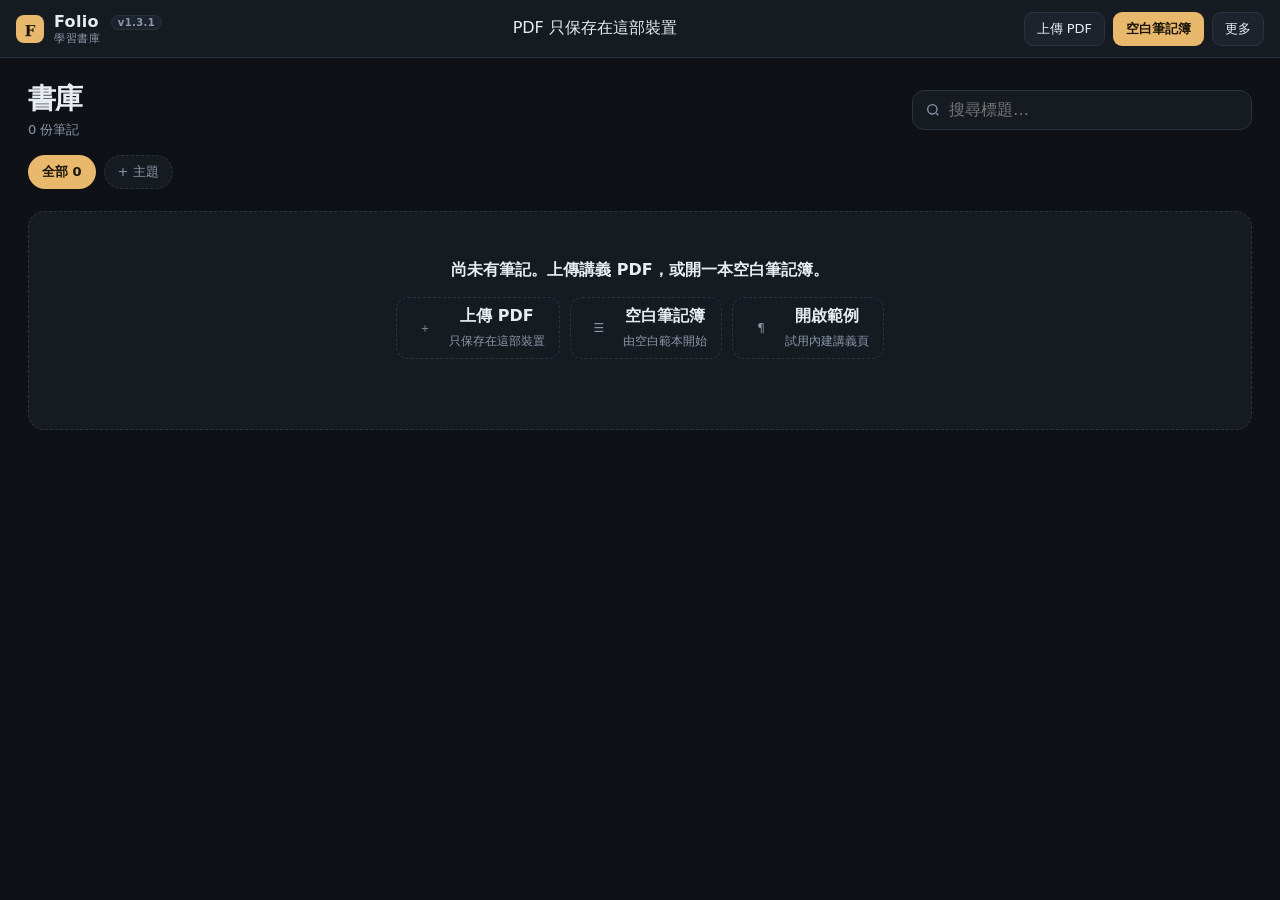
==== commit 28e85f38: "Fix UTF-8 decode for GitHub library.json and refresh titles on sync" ====
--- a/index.html
+++ b/index.html
@@ -16,7 +16,7 @@
       <div class="brand" id="brandHome" role="button" tabindex="0" title="Library / 書庫">
         <img class="brand-mark" src="icons/icon-192.png" alt="" />
         <div>
-          Folio <span class="app-ver" id="appVersion">v1.3.0</span>
+          Folio <span class="app-ver" id="appVersion">v1.3.1</span>
           <small id="brandSub">Study library</small>
         </div>
       </div>
